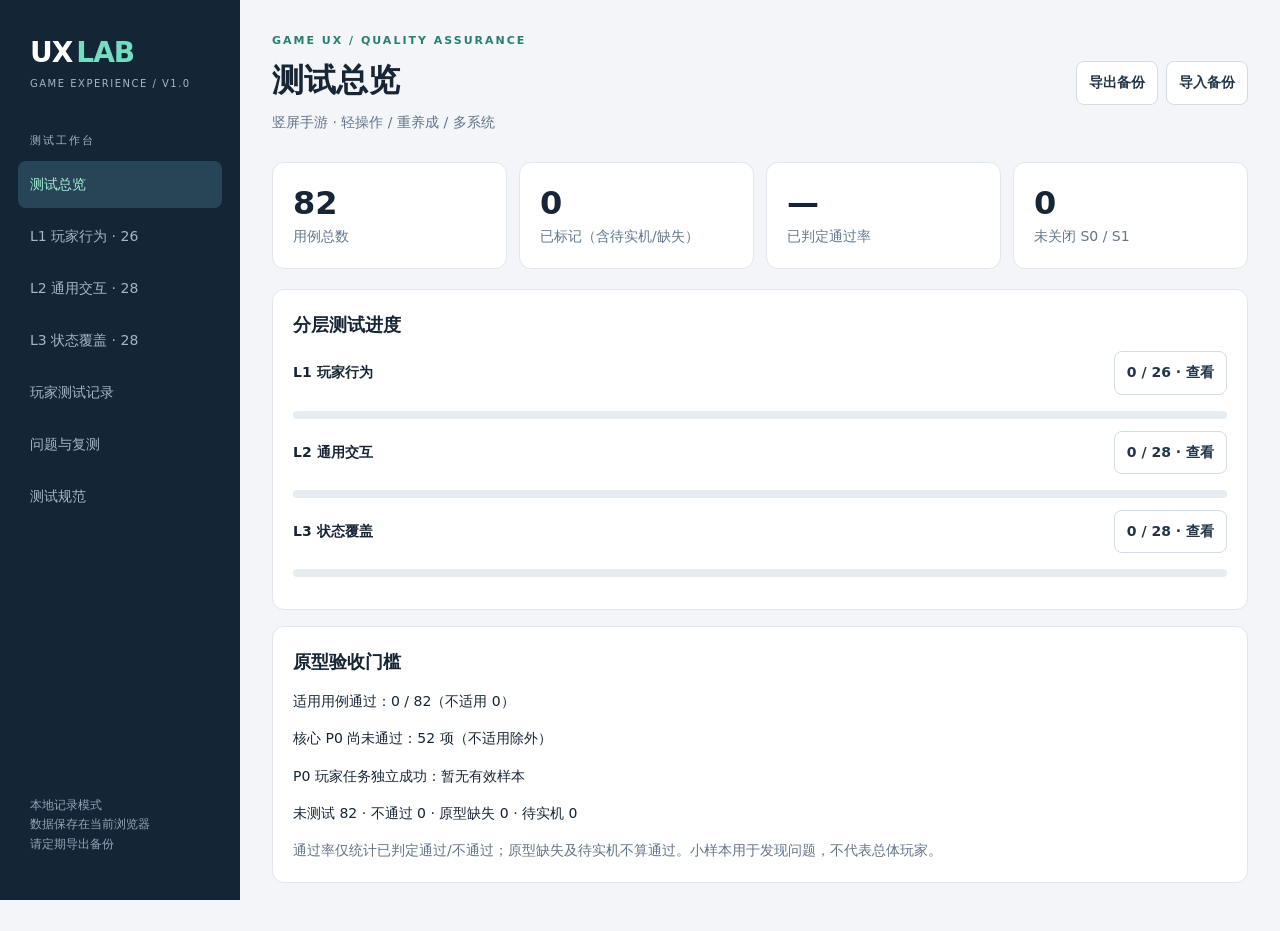
==== index.html @ 07352483 "Migrate UX workbench with 82 cases, documentation and Netlify config" ====
<!doctype html><html lang="zh-CN"><head><meta charset="utf-8"><meta name="viewport" content="width=device-width,initial-scale=1"><title>UX Lab · 手游交互测试工作台</title><link rel="stylesheet" href="style.css"></head><body><aside><div class="brand"><b>UX<span>LAB</span></b><small>GAME EXPERIENCE / V1.0</small></div><p class="navlabel">测试工作台</p><nav id="nav"></nav><footer>本地记录模式<br>数据保存在当前浏览器<br>请定期导出备份</footer></aside><main><header><div><div class="eyebrow">GAME UX / QUALITY ASSURANCE</div><h1 id="heading">测试总览</h1><p>竖屏手游 · 轻操作 / 重养成 / 多系统</p></div><div class="actions"><button id="export">导出备份</button><button id="import">导入备份</button><input hidden type="file" id="file" accept=".json"></div></header><div id="notice" role="status"></div><section id="content"></section></main><script src="data.js"></script><script src="app.js"></script></body></html>
---- style.css ----
*{box-sizing:border-box}body{margin:0;background:#f3f5f8;color:#182535;font:14px/1.65 system-ui,"Microsoft YaHei",sans-serif;display:grid;grid-template-columns:240px minmax(0,1fr);min-height:100vh}aside{background:#142536;color:#a4b6c8;padding:30px 18px;position:sticky;top:0;height:100vh;display:flex;flex-direction:column}.brand{padding:0 12px 28px}.brand b{font-size:28px;letter-spacing:-1px;color:white}.brand span{color:#74dcc0;margin-left:4px}.brand small{display:block;font-size:10px;letter-spacing:1.5px}.navlabel{font-size:11px;letter-spacing:2px;padding-left:12px}nav{display:grid;gap:5px}nav button{text-align:left;background:none;color:#a4b6c8;border:0;padding:12px;font-weight:500}nav button.active{background:#284558;color:#a4f0d5}footer{margin-top:auto;font-size:12px;padding:15px 12px;color:#92a5b8}main{padding:32px;max-width:1500px;width:100%;margin:auto;align-self:start}header{display:flex;justify-content:space-between;align-items:center;gap:16px;margin-bottom:28px}h1{font-size:32px;margin:4px 0}header p,.muted{color:#627487;margin:0}.eyebrow{font-size:11px;letter-spacing:2px;color:#287f70;font-weight:700}.actions,.filters{display:flex;gap:8px;flex-wrap:wrap}button,input,select,textarea{font:inherit;border:1px solid #d3dce4;border-radius:8px;padding:9px 12px;background:white;color:#233649}button{cursor:pointer;font-weight:600}button:hover{border-color:#2b9b83}button.primary{background:#177d6b;color:white;border-color:#177d6b}button:focus-visible,input:focus-visible,textarea:focus-visible,select:focus-visible{outline:2px solid #177d6b;outline-offset:2px}.stats{display:grid;grid-template-columns:repeat(4,1fr);gap:12px;margin-bottom:20px}.stat,.panel,.case{background:white;border:1px solid #e0e6ec;border-radius:12px;padding:20px}.stat b{display:block;font-size:32px;line-height:1.3}.stat span{color:#63778a}.panel{margin-bottom:16px}.panel h2{margin:0 0 12px;font-size:18px}.track{height:8px;border-radius:8px;background:#e6ecef;overflow:hidden;margin:12px 0}.fill{background:#219b82;height:100%}.case{margin:12px 0}.casehead{display:flex;align-items:center;gap:12px;flex-wrap:wrap}.casehead h3{margin:0;font-size:17px;flex:1}.tag{font:600 12px system-ui;background:#e7f4ef;color:#166b59;padding:5px 8px;border-radius:5px}.p0{background:#ffebe6;color:#a43f30}.details{display:grid;grid-template-columns:1fr 1fr;gap:16px;margin:14px 0}.details p{margin:3px 0;white-space:pre-wrap}.details label,form label,.fieldlabel{font-size:12px;color:#627487;display:block;font-weight:600}.formgrid{display:grid;grid-template-columns:repeat(2,minmax(0,1fr));gap:12px}.formgrid label{display:flex;flex-direction:column;gap:5px}.formgrid input,.formgrid select,.formgrid textarea{width:100%;min-width:0}.wide{grid-column:1/-1}.case textarea{width:100%;min-height:62px}.case input{width:100%}.toolbar{display:flex;gap:12px;align-items:center;justify-content:space-between;flex-wrap:wrap;margin-bottom:16px}.rowrecord{padding:14px 0;border-bottom:1px solid #e4e9ee;white-space:pre-wrap;overflow-wrap:anywhere}.rowrecord:last-child{border-bottom:0}.rowrecord button{margin:5px 8px 0 0}#notice{color:#177d6b;min-height:0}#notice:not(:empty){padding:10px 0}.danger{color:#a43f30}a{color:#177d6b}.guide{margin:0 0 16px}.guide dt{font-weight:700}.guide dd{margin:3px 0 16px;color:#42576a}.empty{padding:36px;text-align:center;color:#627487}@media(max-width:800px){body{display:block}aside{height:auto;position:static;padding:15px}nav{display:flex;overflow:auto}nav button{white-space:nowrap}.brand{padding:0 8px 5px}.navlabel,footer{display:none}main{padding:18px}header{display:block}header .actions{margin-top:12px}.stats{grid-template-columns:1fr 1fr}.details,.formgrid{grid-template-columns:1fr}.wide{grid-column:auto}h1{font-size:26px}}
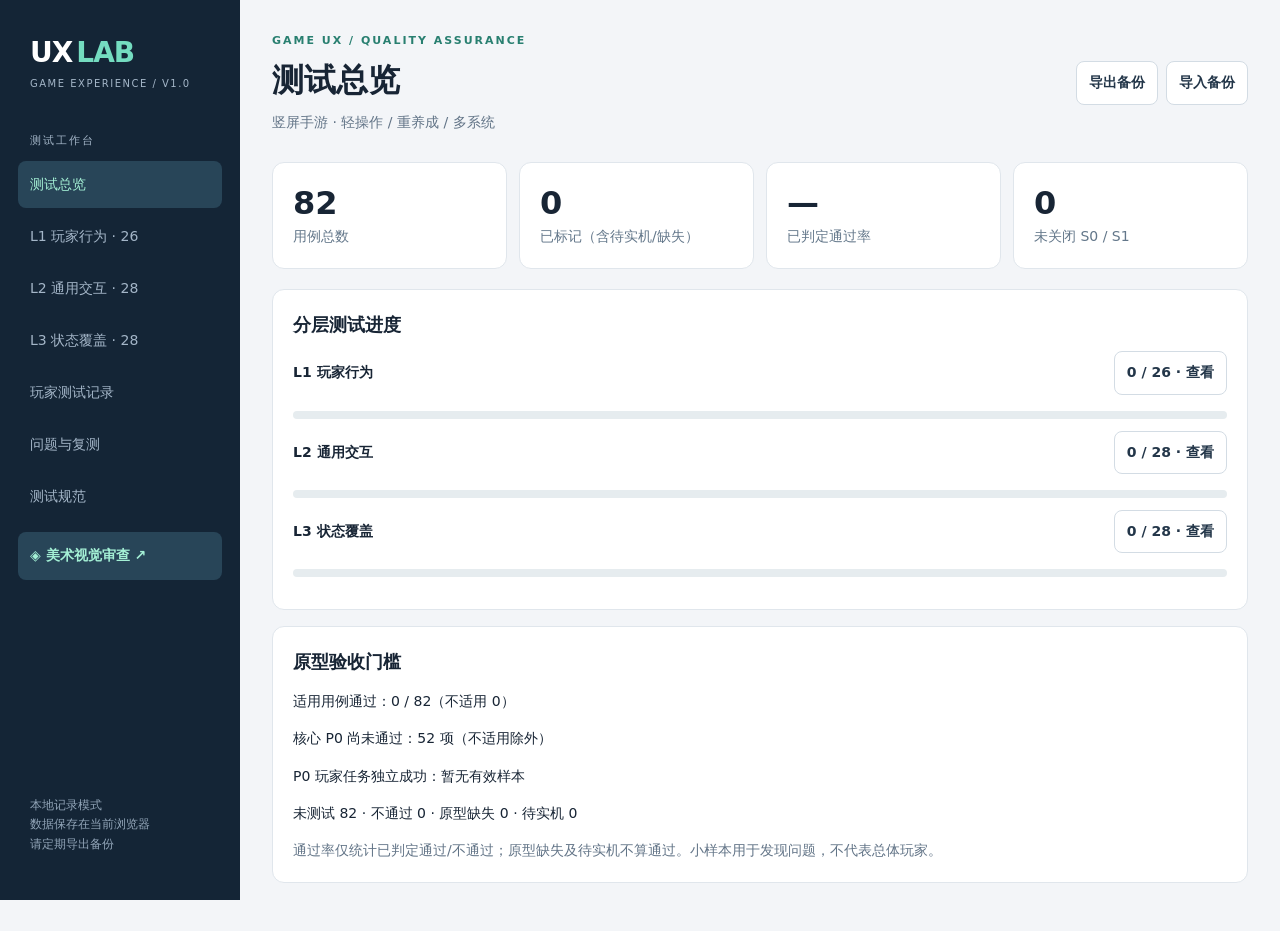
==== commit 6fcbd10a: "Add dedicated art visual UX review with local image analysis and guideline-linked annotations" ====
--- a/index.html
+++ b/index.html
@@ -1 +1 @@
-<!doctype html><html lang="zh-CN"><head><meta charset="utf-8"><meta name="viewport" content="width=device-width,initial-scale=1"><title>UX Lab · 手游交互测试工作台</title><link rel="stylesheet" href="style.css"></head><body><aside><div class="brand"><b>UX<span>LAB</span></b><small>GAME EXPERIENCE / V1.0</small></div><p class="navlabel">测试工作台</p><nav id="nav"></nav><footer>本地记录模式<br>数据保存在当前浏览器<br>请定期导出备份</footer></aside><main><header><div><div class="eyebrow">GAME UX / QUALITY ASSURANCE</div><h1 id="heading">测试总览</h1><p>竖屏手游 · 轻操作 / 重养成 / 多系统</p></div><div class="actions"><button id="export">导出备份</button><button id="import">导入备份</button><input hidden type="file" id="file" accept=".json"></div></header><div id="notice" role="status"></div><section id="content"></section></main><script src="data.js"></script><script src="app.js"></script></body></html>+<!doctype html><html lang="zh-CN"><head><meta charset="utf-8"><meta name="viewport" content="width=device-width,initial-scale=1"><title>UX Lab · 手游交互测试工作台</title><link rel="stylesheet" href="style.css"></head><body><aside><div class="brand"><b>UX<span>LAB</span></b><small>GAME EXPERIENCE / V1.0</small></div><p class="navlabel">测试工作台</p><nav id="nav"></nav><a href="visual.html" class="navlink" style="margin-top:12px;background:#284558;color:#a4f0d5;padding:12px;border-radius:8px;text-decoration:none;font-weight:700">◈ 美术视觉审查 ↗</a><footer>本地记录模式<br>数据保存在当前浏览器<br>请定期导出备份</footer></aside><main><header><div><div class="eyebrow">GAME UX / QUALITY ASSURANCE</div><h1 id="heading">测试总览</h1><p>竖屏手游 · 轻操作 / 重养成 / 多系统</p></div><div class="actions"><button id="export">导出备份</button><button id="import">导入备份</button><input hidden type="file" id="file" accept=".json"></div></header><div id="notice" role="status"></div><section id="content"></section></main><script src="data.js"></script><script src="app.js"></script></body></html>
